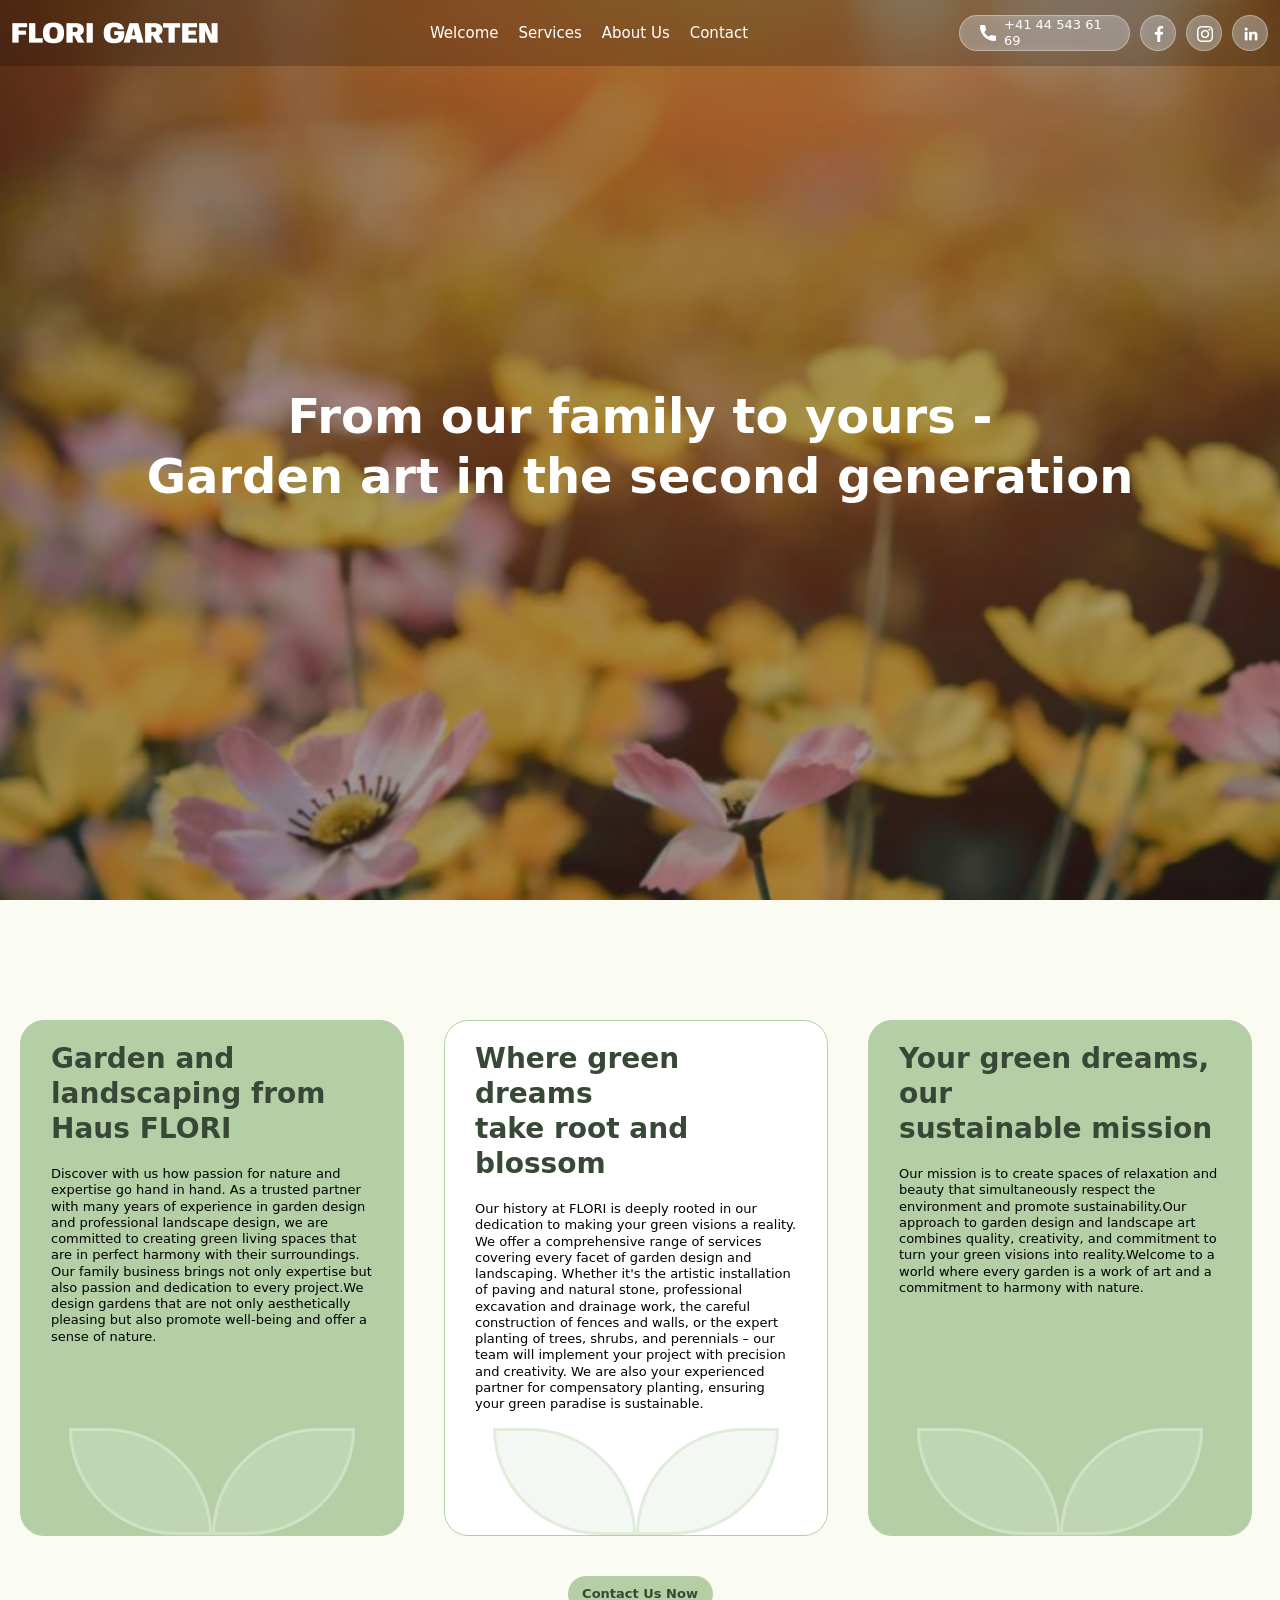
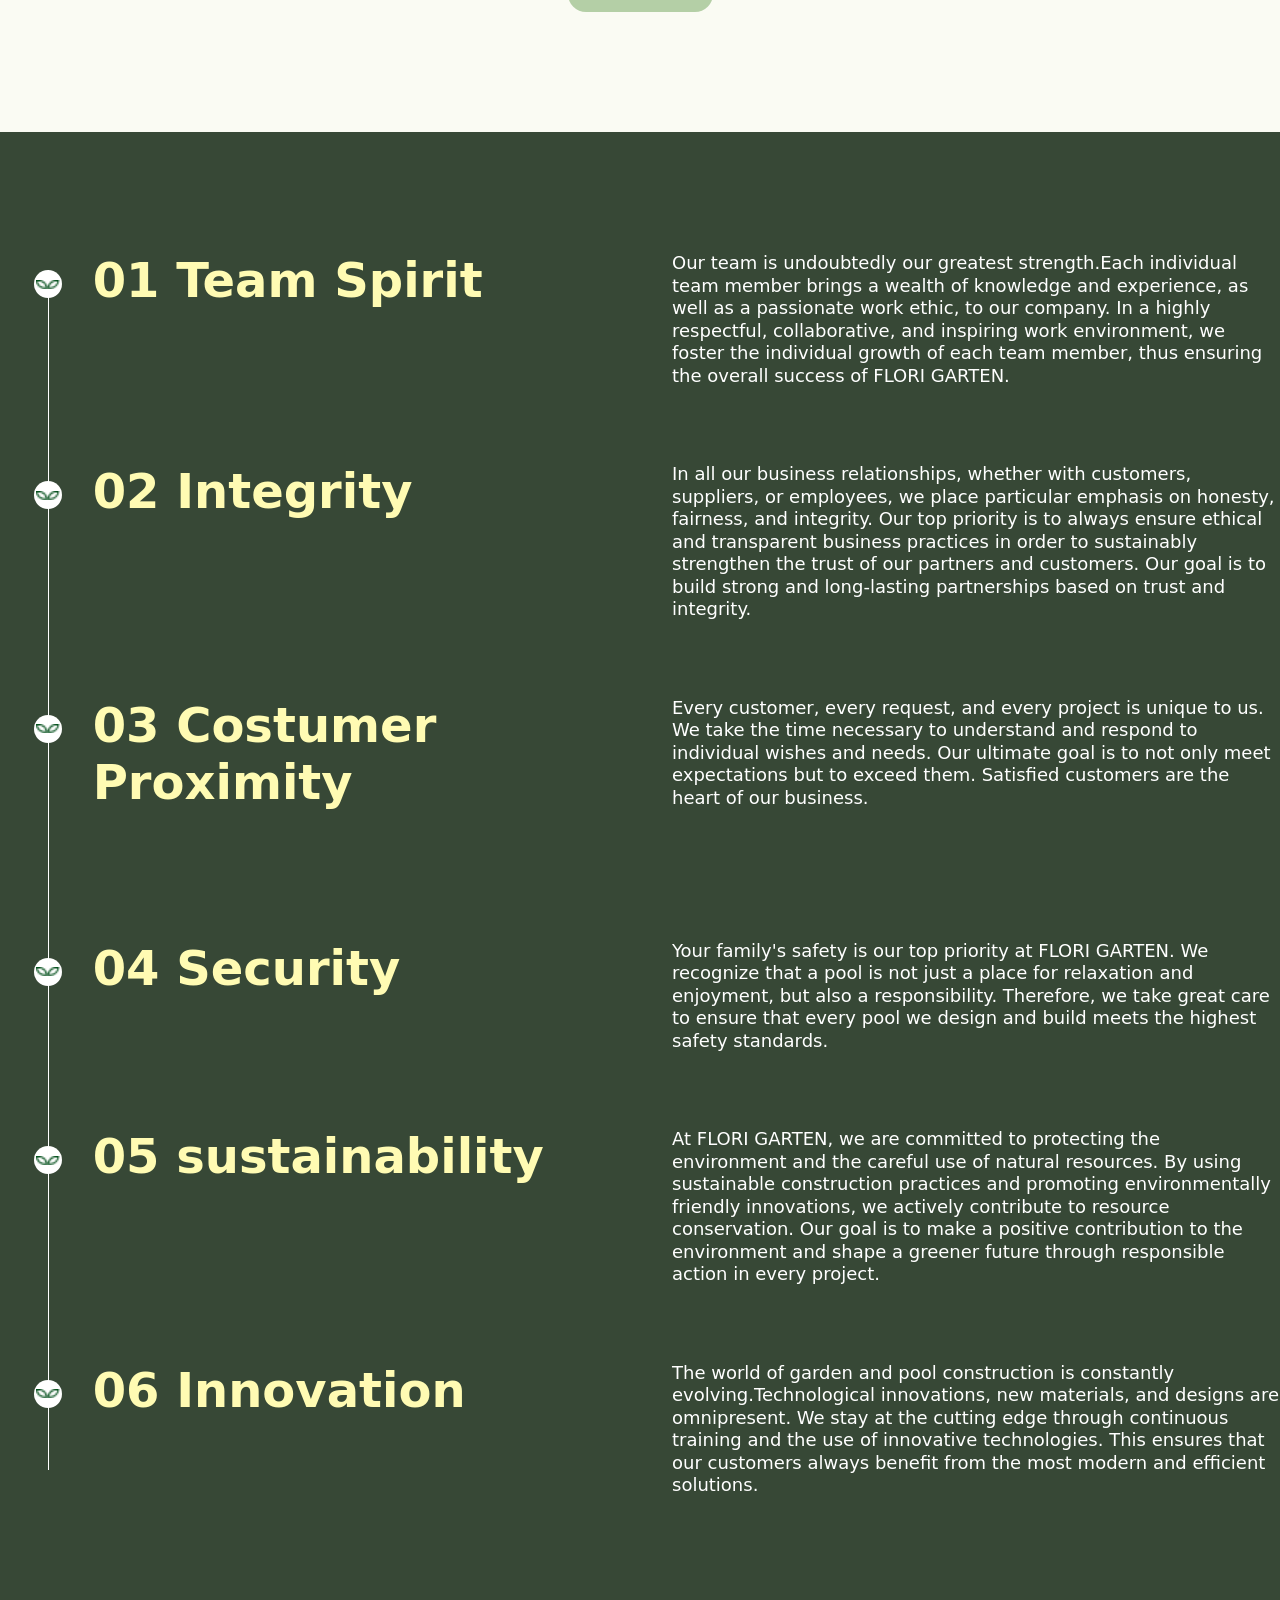
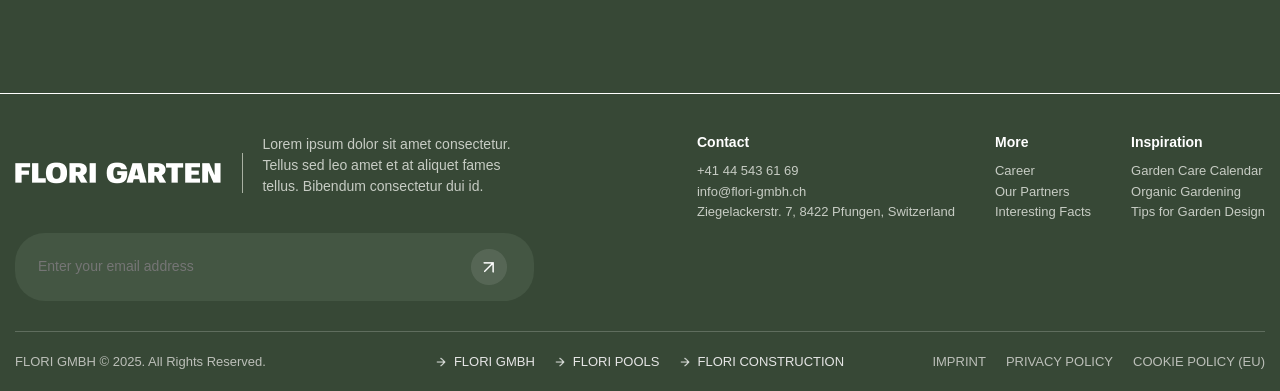
==== about.html @ c32c9d18 "Flori ERTI" ====
<!DOCTYPE html>
<html lang="en">
  <head>
    <meta charset="UTF-8" />
    <meta name="viewport" content="width=device-width, initial-scale=1.0" />
    <title>Flori Garten</title>
    <link
      href="https://cdn.jsdelivr.net/npm/bootstrap@5.0.2/dist/css/bootstrap.min.css"
      rel="stylesheet"
      integrity="sha384-EVSTQN3/azprG1Anm3QDgpJLIm9Nao0Yz1ztcQTwFspd3yD65VohhpuuCOmLASjC"
      crossorigin="anonymous"
    />
    <script
      src="https://cdn.jsdelivr.net/npm/@popperjs/core@2.9.2/dist/umd/popper.min.js"
      integrity="sha384-IQsoLXl5PILFhosVNubq5LC7Qb9DXgDA9i+tQ8Zj3iwWAwPtgFTxbJ8NT4GN1R8p"
      crossorigin="anonymous"
    ></script>
    <script
      src="https://cdn.jsdelivr.net/npm/bootstrap@5.0.2/dist/js/bootstrap.min.js"
      integrity="sha384-cVKIPhGWiC2Al4u+LWgxfKTRIcfu0JTxR+EQDz/bgldoEyl4H0zUF0QKbrJ0EcQF"
      crossorigin="anonymous"
    ></script>
    <link
      rel="stylesheet"
      href="https://cdnjs.cloudflare.com/ajax/libs/animate.css/4.1.1/animate.min.css"
    />
    <link rel="stylesheet" href="./styles/main.css" />
  </head>

  <body>
    <div id="wrapper">
      <div id="header">
        <div class="container">
          <img src="./images/logo.png" />
          <div class="nav">
            <ul>
              <li>
                <a href="index.html">Welcome</a>
              </li>
              <li>
                <a href="services.html">Services</a>
              </li>
              <li>
                <a href="about.html">About Us</a>
              </li>
              <li>
                <a href="contact.html">Contact</a>
              </li>
            </ul>
          </div>
          <div class="flexitems">
            <a href="tel:+41 44 543 61 69" class="number"
              ><img src="./images/call 1.png" />+41 44 543 61 69</a
            >
            <ul class="social">
              <li>
                <a href="#" target="_blank" class="so">
                  <img
                    src="./images/facebook.png"
                    alt="Facebook of Flori Bau"
                  />
                </a>
              </li>
              <li>
                <a href="#" target="_blank" class="so">
                  <img
                    src="./images/instagram (2) 1.png"
                    alt="Facebook of Flori Bau"
                  />
                </a>
              </li>
              <li>
                <a href="#" target="_blank" class="so">
                  <img
                    src="images/linkedin 1.png"
                    alt="Facebook of Flori Bau"
                  />
                </a>
              </li>
            </ul>
          </div>
          <div class="hamburger"><img src="images/hamburgeri.png" /></div>
        </div>
      </div>
      <div id="banner2">
        <h1>
          From our family to yours -<br />
          Garden art in the second generation
        </h1>
      </div>
      <div id="cont">
        <div class="container">
          <div class="row">
            <div class="box col-12 col-lg-4">
              <h1>Garden and landscaping from Haus FLORI</h1>
              <p>
                Discover with us how passion for nature and expertise go hand in
                hand. As a trusted partner with many years of experience in
                garden design and professional landscape design, we are
                committed to creating green living spaces that are in perfect
                harmony with their surroundings. Our family business brings not
                only expertise but also passion and dedication to every
                project.We design gardens that are not only aesthetically
                pleasing but also promote well-being and offer a sense of
                nature.
              </p>
              <img src="./images/Vectorb.png" />
            </div>
            <div class="box col-12 col-lg-4">
              <h1>
                Where green dreams<br />
                take root and blossom
              </h1>
              <p>
                Our history at FLORI is deeply rooted in our dedication to
                making your green visions a reality. We offer a comprehensive
                range of services covering every facet of garden design and
                landscaping. Whether it's the artistic installation of paving
                and natural stone, professional excavation and drainage work,
                the careful construction of fences and walls, or the expert
                planting of trees, shrubs, and perennials – our team will
                implement your project with precision and creativity. We are
                also your experienced partner for compensatory planting,
                ensuring your green paradise is sustainable.
              </p>
              <img src="./images/Vector1.png" />
            </div>
            <div class="box col-12 col-lg-4">
              <h1>Your green dreams, our <br />sustainable mission</h1>
              <p>
                Our mission is to create spaces of relaxation and beauty that
                simultaneously respect the environment and promote
                sustainability.Our approach to garden design and landscape art
                combines quality, creativity, and commitment to turn your green
                visions into reality.Welcome to a world where every garden is a
                work of art and a commitment to harmony with nature.
              </p>
              <img src="./images/Vectorb.png" />
            </div>
          </div>
          <div class="butoni">
            <a href="index.html">Contact Us Now</a>
          </div>
        </div>
      </div>

      <div id="about">
        <img src="./images/Line 10.png" class="vija" />

        <div class="si row">
          <div class="col-12 col-lg-6">
            <div class="row">
              <div class="col-1">
                <div class="rreth_icon">
                  <img src="./images/gjethegj.png" class="icon_img" />
                </div>
              </div>

              <div class="col-12 col-lg-11">
                <h1>01 Team Spirit</h1>
              </div>
            </div>
          </div>

          <div class="col-12 col-lg-6">
            <p>
              Our team is undoubtedly our greatest strength.Each individual team
              member brings a wealth of knowledge and experience, as well as a
              passionate work ethic, to our company. In a highly respectful,
              collaborative, and inspiring work environment, we foster the
              individual growth of each team member, thus ensuring the overall
              success of FLORI GARTEN.
            </p>
          </div>
        </div>
        <div class="si row">
          <div class="col-12 col-lg-6">
            <div class="row">
              <div class="col-1">
                <div class="rreth_icon">
                  <img src="./images/gjethegj.png" class="icon_img" />
                </div>
              </div>

              <div class="col-12 col-lg-11">
                <h1>02 Integrity</h1>
              </div>
            </div>
          </div>

          <div class="col-12 col-lg-6">
            <p>
              In all our business relationships, whether with customers,
              suppliers, or employees, we place particular emphasis on honesty,
              fairness, and integrity. Our top priority is to always ensure
              ethical and transparent business practices in order to sustainably
              strengthen the trust of our partners and customers. Our goal is to
              build strong and long-lasting partnerships based on trust and
              integrity.
            </p>
          </div>
        </div>
        <div class="si row">
          <div class="col-12 col-lg-6">
            <div class="row">
              <div class="col-1">
                <div class="rreth_icon">
                  <img src="./images/gjethegj.png" class="icon_img" />
                </div>
              </div>

              <div class="col-12 col-lg-11">
                <h1>03 Costumer Proximity</h1>
              </div>
            </div>
          </div>

          <div class="col-12 col-lg-6">
            <p>
              Every customer, every request, and every project is unique to us.
              We take the time necessary to understand and respond to individual
              wishes and needs. Our ultimate goal is to not only meet
              expectations but to exceed them. Satisfied customers are the heart
              of our business.
            </p>
          </div>
        </div>
        <div class="si row">
          <div class="col-12 col-lg-6">
            <div class="row">
              <div class="col-1">
                <div class="rreth_icon">
                  <img src="./images/gjethegj.png" class="icon_img" />
                </div>
              </div>

              <div class="col-12 col-lg-11">
                <h1>04 Security</h1>
              </div>
            </div>
          </div>

          <div class="col-12 col-lg-6">
            <p>
              Your family's safety is our top priority at FLORI GARTEN. We
              recognize that a pool is not just a place for relaxation and
              enjoyment, but also a responsibility. Therefore, we take great
              care to ensure that every pool we design and build meets the
              highest safety standards.
            </p>
          </div>
        </div>
        <div class="si row">
          <div class="col-12 col-lg-6">
            <div class="row">
              <div class="col-1">
                <div class="rreth_icon">
                  <img src="./images/gjethegj.png" class="icon_img" />
                </div>
              </div>

              <div class="col-12 col-lg-11">
                <h1>05 sustainability</h1>
              </div>
            </div>
          </div>

          <div class="col-12 col-lg-6">
            <p>
              At FLORI GARTEN, we are committed to protecting the environment
              and the careful use of natural resources. By using sustainable
              construction practices and promoting environmentally friendly
              innovations, we actively contribute to resource conservation. Our
              goal is to make a positive contribution to the environment and
              shape a greener future through responsible action in every
              project.
            </p>
          </div>
        </div>
        <div class="si row">
          <div class="col-12 col-lg-6">
            <div class="row">
              <div class="col-1">
                <div class="rreth_icon">
                  <img src="./images/gjethegj.png" class="icon_img" />
                </div>
              </div>

              <div class="col-12 col-lg-11">
                <h1>06 Innovation</h1>
              </div>
            </div>
          </div>

          <div class="col-12 col-lg-6">
            <p>
              The world of garden and pool construction is constantly
              evolving.Technological innovations, new materials, and designs are
              omnipresent. We stay at the cutting edge through continuous
              training and the use of innovative technologies. This ensures that
              our customers always benefit from the most modern and efficient
              solutions.
            </p>
          </div>
        </div>
      </div>

      <div id="footer">
        <div class="footer-top">
          <div class="footer-left">
            <div class="footer-brand">
              <img src="./images/logo.png" />
              <div class="divider"></div>
              <p>
                Lorem ipsum dolor sit amet consectetur. Tellus sed leo amet et
                at aliquet fames tellus. Bibendum consectetur dui id.
              </p>
            </div>
            <div class="subscribe">
              <input type="email" placeholder="Enter your email address" />
              <button><img src="./images/shigjeta.png" /></button>
            </div>
          </div>

          <div class="footer-columns">
            <div class="column">
              <h4>Contact</h4>
              <p>
                +41 44 543 61 69<br />info@flori-gmbh.ch<br />Ziegelackerstr. 7,
                8422 Pfungen, Switzerland
              </p>
            </div>
            <div class="column">
              <h4>More</h4>
              <p>Career<br />Our Partners<br />Interesting Facts</p>
            </div>
            <div class="column">
              <h4>Inspiration</h4>
              <p>
                Garden Care Calendar<br />Organic Gardening<br />Tips for Garden
                Design
              </p>
            </div>
          </div>
        </div>

        <div class="footer-divider"></div>

        <div class="footer-bottom">
          <div class="footer-copy">FLORI GMBH © 2025. All Rights Reserved.</div>

          <div class="footer-links">
            <a href="#"><img src="./images/arrow.png" /> FLORI GMBH</a>
            <a href="#"><img src="./images/arrow.png" /> FLORI POOLS</a>
            <a href="#"><img src="./images/arrow.png" /> FLORI CONSTRUCTION</a>
          </div>

          <div class="footer-legal">
            <a href="#">IMPRINT</a>
            <a href="#">PRIVACY POLICY</a>
            <a href="#">COOKIE POLICY (EU)</a>
          </div>
        </div>
      </div>
    </div>
  </body>
</html>
---- styles/main.css ----
#header {
  position: fixed;
  width: 100%;
  padding: 15px 0;
  background-color: rgba(0, 0, 0, 0.2);
  backdrop-filter: blur(10px);
  -webkit-backdrop-filter: blur(10px);
  color: white;
  z-index: 1000;
}

#header .nav a:hover {
  color: rgb(180, 219, 168);
}

.container {
  max-width: 1550px;
}

#header .container {
  display: flex;
  align-items: center;
  justify-content: space-between;
  margin: auto;
  gap: 30px;
}

#header .nav ul {
  display: flex;
  gap: 20px;
  list-style: none;
  margin: 0;
  padding: 0;
}

#header .nav li a {
  text-decoration: none;
  color: white;
  font-weight: 500;
  font-size: 15px;
  line-height: 125%;
}
#header .hamburger {
  display: none;
}
.flexitems {
  display: flex;
  align-items: center;
  gap: 10px;
}

.flexitems .number {
  font-size: 13px;
  line-height: 125%;
  font-weight: 500;
  color: white;
  text-decoration: none;
  display: flex;
  align-items: center;
  gap: 8px;
  width: 171px;
  height: 36px;
  border-radius: 30px;
  padding: 10px 20px;
  border: 1px solid rgba(255, 255, 255, 0.3);
  background-color: rgba(255, 255, 255, 0.35);
  backdrop-filter: blur(5px);
  -webkit-backdrop-filter: blur(5px);
}

.flexitems .social {
  display: flex;
  gap: 10px;
  list-style: none;
  margin: 0;
  padding: 0;
  align-items: center;
}

.flexitems .social .so {
  display: flex;
  text-decoration: none;
  width: 36px;
  height: 36px;
  padding: 10px;
  border-radius: 30px;
  border: 1px solid rgba(255, 255, 255, 0.3);
  background-color: rgba(255, 255, 255, 0.35);
  backdrop-filter: blur(5px);
  -webkit-backdrop-filter: blur(5px);
}
.flexitems .social .so img {
  width: 16px;
  height: 16px;
}

#banner {
  position: relative;
  height: 100vh;
  background: url(../images/bannerBg.png) no-repeat;
  background-size: cover;
  background-position: center;
  display: flex;
  justify-content: flex-start;
  align-items: flex-end;
  padding: 0 0 100px 0;
  color: white;
}

#banner h1 {
  font-size: 64px;
  font-weight: 700;
  line-height: 125%;
}
#banner p {
  font-size: 13px;
  font-weight: 400;
  line-height: 125%;
}
#banner .p1 {
  weight: 500;
  font-size: 13px;
  line-height: 125%;
  text-decoration: none;
  color: white;
  display: flex;
  align-items: center;
  justify-content: center;
  width: 144px;
  height: 36px;
  padding: 10px 20px 10px 20px;
  border-radius: 30px;
  border: 1px solid rgba(255, 255, 255, 0.3);
  background-color: rgba(255, 255, 255, 0.35);
  backdrop-filter: blur(5px);
  -webkit-backdrop-filter: blur(5px);
}
#banner .p1:hover {
  text-decoration: underline;
  background: unset;
  backdrop-filter: none;
  border: none;
}

#banner .p2:hover {
  text-decoration: underline;
  background: unset;
  backdrop-filter: none;
  border: none;
}

#banner li {
  margin-top: 40px;
}
#banner .load {
  margin-top: 50px;
}

#banner .p2 {
  weight: 500;
  font-size: 13px;
  line-height: 125%;
  text-decoration: none;
  color: white;
  display: flex;
  align-items: center;
  justify-content: center;
  width: 174px;
  height: 36px;
  border-radius: 30px;
  padding: 10px 20px 10px 20px;
  border-radius: 30px;
  border: 1px solid rgba(255, 255, 255, 0.3);
  background-color: rgba(255, 255, 255, 0.35);
  backdrop-filter: blur(5px);
  -webkit-backdrop-filter: blur(5px);
}

#banner .kuti {
  position: absolute;
  border-radius: 24px;
  width: 335px;
  height: 170px;
  border: 1px solid rgba(255, 255, 255, 0.3);
  background-color: rgba(255, 255, 255, 0.35);
  backdrop-filter: blur(5px);
  -webkit-backdrop-filter: blur(5px);
  bottom: 61px;
  right: 70px;
  display: flex;
  flex-direction: column;
  justify-content: flex-end;
  padding-bottom: 10px;
  padding-left: 20px;
}
.lok {
  position: absolute;
  top: 32px;
  left: 20px;
}

.shi {
  position: absolute;
  top: 0px;
  right: 0px;
}

#banner .kuti h1 {
  font-size: 17px;
  font-weight: 700;
  line-height: 125%;
}

#banner .kuti p {
  font-size: 13px;
  font-weight: 400;
  line-height: 125%;
}

#welcome {
  background-color: rgba(250, 251, 243, 1);
  padding-top: 120px;
  display: flex;
  justify-content: center;
  align-items: center;
  text-align: center;
  position: relative;
  color: rgba(55, 72, 54, 1);
}
.teksti {
  margin-top: 47px;
}
#welcome .teksti h1 {
  font-weight: 800;
  font-size: 28px;
  line-height: 125%;
}

#welcome .teksti p {
  font-size: 13px;
  font-weight: 300;
  line-height: 125%;
}
.teksti img {
  margin-top: 51px;
}

#welcome .img1 {
  position: absolute;
  top: 120px;
  left: 20px;
  width: 270px;
  height: 200px;
}

#welcome .img2 {
  position: absolute;
  top: 265px;
  left: 60px;
  width: 270px;
  height: 170px;
}

#welcome .img3 {
  position: absolute;
  top: 397px;
  left: 160px;
  width: 270px;
  height: 140px;
}

#welcome .img4 {
  position: absolute;
  top: 120px;
  right: 20px;
  width: 270px;
  height: 200px;
}

#welcome .img5 {
  position: absolute;
  top: 265px;
  right: 60px;
  width: 270px;
  height: 170px;
}

#welcome .img6 {
  position: absolute;
  top: 397px;
  right: 160px;
  width: 270px;
  height: 140px;
}

#wish {
  padding-top: 132px;
  background-color: rgba(250, 251, 243, 1);
}
#wish .tek {
  font-size: 38px;
  font-weight: 700;
  letter-spacing: -3%;
  line-height: 110%;
  color: rgba(55, 72, 54, 1);
}
#wish p {
  font-size: 13px;
  font-weight: 400;
  line-height: 125%;
  color: rgba(51, 51, 51, 1);
}

#wish .opt h1 {
  display: inline-block;
  padding: 10px 20px;
  gap: 10px;
  font-weight: 500;
  font-size: 13px;
  line-height: 125%;
  border: 1px solid rgba(55, 72, 54, 0.3);
  border-radius: 30px;
}
.content {
  padding-top: 80px;
  padding-bottom: 60px;
  background-color: rgba(250, 251, 243, 1);
}
.content .image {
  height: 418px;
  border-radius: 24px;
  overflow: hidden;
}

.image {
  display: flex;
  justify-content: center;
  align-items: center;
  text-align: center;
  flex-direction: column;
  background-color: rgba(55, 72, 54, 1);
  color: #fff;
}
.image.dyshi {
  background-color: rgba(72, 71, 54, 1);
}
.image.dyshi h1 {
  color: rgba(255, 251, 179, 1);
}

.content .imagee {
  margin-bottom: 30px;
  margin-top: 114px;
}
.content .row > div .image:last-child h5 {
  font-size: 18px;
  font-weight: 700;
  line-height: 125%;
  letter-spacing: -3%;
}
.content .row > div .image:last-child p {
  font-size: 13px;
  font-weight: 400;
  line-height: 125%;
}

.content h1 {
  margin-top: 61px;
  margin-bottom: 75px;
  color: rgba(175, 230, 146, 1);
  font-size: 15px;
  font-weight: 700;
  line-height: 125%;
  letter-spacing: -3%;
}

.hor {
  position: relative;
  background-color: rgba(180, 207, 166, 1);
  height: 400px;
  display: flex;
  justify-content: center;
  align-items: center;
  text-align: center;
  padding: 40px 20px;
}

.hor img {
  position: absolute;
  width: 80%;
  height: auto;
  padding-top: 40px;
  bottom: 0;
  left: 0;
  right: 0;
  margin: auto;
  z-index: 0;
}

.hor .te {
  position: relative;
  z-index: 1;
  color: rgba(55, 72, 54, 1);
}

.hor .te h1 {
  font-weight: 800;
  font-size: 28px;
  line-height: 125%;
  color: rgba(55, 72, 54, 1);
}
.hor .te p {
  color: rgba(55, 72, 54, 1);
  font-size: 13px;
  font-weight: 500;
  line-height: 125%;
  padding-bottom: 42px;
}

.hor a {
  border-radius: 30px;
  border: 1px solid white;
  padding: 10px 20px;
  background-color: rgba(180, 207, 166, 1);

  color: rgba(55, 72, 54, 1);
  text-decoration: none;
  font-size: 13px;
  font-weight: 600;
  line-height: 125%;
}
.hor:nth-child(odd) {
  background-color: rgba(196, 194, 163, 1);
}
.hor:nth-child(odd) a {
  background-color: rgba(196, 194, 163, 1);
}

#content:last-of-type .container .image:last-of-type h1 {
  color: rgba(255, 251, 179, 1);
}

#en {
  padding-top: 113px;
  background-color: rgba(250, 251, 243, 1);
  padding-bottom: 120px;
}
#en h1 {
  font-weight: 700;
  font-size: 36px;
  line-height: 125%;
  color: rgba(55, 72, 54, 1);
  padding-bottom: 30px;
}
#en .in h1 {
  font-weight: 600;
  font-size: 17px;
  line-height: 125%;
  color: rgba(55, 72, 54, 1);
}
#en .in {
  padding-left: 30px;
  padding-top: 30px;
}
#en .in h2 {
  font-weight: 400;
  font-size: 13px;
  line-height: 125%;
}
#en .in p {
  font-weight: 400;
  font-size: 13px;
  line-height: 125%;
  letter-spacing: 0%;
}

#fot {
  background-color: rgba(225, 237, 227, 1);
  padding: 82px 0;
}

.fotot {
  position: relative;
}

.fotot .puna {
  width: 100%;
  display: block;
}

.fotot h1 {
  position: absolute;
  color: white;
  font-weight: 700;
  font-size: 24px;
  line-height: 125%;
  left: 30px;
  bottom: 30px;
}
.shigjeta {
  border-radius: 30px;
  width: 36px;
  height: 36px;
  background-color: rgba(255, 255, 255, 0.35);
  top: 30px;
  right: 30px;
  position: absolute;
}
#fundi {
  background-color: rgba(55, 72, 54, 1);
  padding-top: 63px;
}

/*ABOUTTTTTTTTTTTT*/
#banner1 {
  height: 100vh;
  background: url(../images/pema.png) no-repeat center;
  background-size: cover;
  display: flex;
  justify-content: center;
  align-items: center;
  color: white;
}

#banner1 h1 {
  font-weight: 700;
  font-size: 48px;
  line-height: 125%;
}
#cont {
  padding: 120px 0px;
  background-color: rgba(250, 251, 243, 1);
}

#cont .box {
  position: relative;
  border-radius: 24px;
  border: 1px solid rgba(180, 207, 166, 1);
  display: flex;
  flex-direction: column;
  align-items: center;
  margin-left: 20px;
  margin-right: 20px;
  background-color: rgba(180, 207, 166, 1);
  margin-bottom: 40px;
  padding: 0px 30px;
  width: 30%;
}

#cont .row > .box:nth-child(2) {
  background-color: white;
}

#cont h1 {
  font-weight: 800;
  font-size: 28px;
  line-height: 125%;
  color: rgba(55, 72, 54, 1);
  margin: 20px 0px;
}

#cont p {
  font-weight: 500;
  font-size: 13px;
  line-height: 125%;
  color: rgb(0, 0, 0);
}

#cont img {
  margin-top: auto;
}
#cont a {
  display: inline-block;
  text-decoration: none;
  font-size: 13px;
  font-weight: 600;
  line-height: 36px;
  width: 145px;
  height: 36px;
  color: rgba(55, 72, 54, 1);
  background-color: rgba(180, 207, 166, 1);
  border-radius: 30px;
  text-align: center;
}
#cont .butoni {
  display: flex;
  justify-content: center;
}

#servi {
  background-color: rgba(250, 251, 243, 1);
  padding-top: 120px;
  padding-bottom: 60px;
  display: flex;
  justify-content: center;
}
#servi h1 {
  font-weight: 800;
  font-style: bold;
  font-size: 24px;
  line-height: 125%;
  letter-spacing: 0%;
  color: rgba(55, 72, 54, 1);
}
#servi p {
  font-weight: 400;
  font-size: 13px;
  line-height: 125%;
  letter-spacing: 0%;
  padding-bottom: 20px;
}
#servi .tit {
  font-weight: 700;
  font-size: 36px;
  color: rgba(55, 72, 54, 1);
  padding-bottom: 60px;
}

#servi .boxi img {
  padding-bottom: 20px;
}

#servi .gjeth {
  margin-right: auto;
}
.stafi {
  padding-left: 30px;
}
#sherbim {
  background-color: rgba(225, 237, 227, 1);
  padding: 60px 0;
}
#sherbim h1 {
  font-size: 36px;
  font-weight: 700;
  line-height: 125%;
  color: rgba(55, 72, 54, 1);
  padding-bottom: 23px;
}

#sherbim .kutia {
  display: flex;
  flex-direction: row;
  border: 1px solid rgba(55, 72, 54, 0.5);
  padding: 3px;
  align-items: center;
  margin-bottom: 13px;
  border-radius: 4px;
  width: 100%;
  height: 7%;
}

#sherbim .kutia h2 {
  font-size: 15px;
  line-height: 125%;
  font-weight: 500;
  padding-left: 5px;
  padding-top: 13px;
  padding-bottom: 13px;
}

#about {
  background-color: rgba(55, 72, 54, 1);
  padding-top: 120px;
  padding-left: 40px;
  padding-bottom: 120px;
  position: relative;
  margin-bottom: 1px;
}

.vija {
  position: absolute;
  left: 48px;
  height: 1200px;
  z-index: 0;
  margin-top: 18px;
}

.rreth_icon {
  width: 28px;
  height: 28px;
  background-color: white;
  border-radius: 50%;
  display: flex;
  align-items: center;
  justify-content: center;
  z-index: 2;
  position: absolute;
  margin-top: 18px;
  left: 48px;
  transform: translate(-50%, 0);
}

.icon_img {
  width: 24px;
  height: 24px;
  object-fit: contain;
}
#about .row {
  margin-bottom: 60px;
}
#about .row h1 {
  font-weight: 800;
  font-size: 48px;
  color: rgba(255, 251, 179, 1);
}
#about .row p {
  font-weight: 200;
  font-size: 18px;
  line-height: 125%;
  color: white;
}

#banner2 {
  height: 100vh;
  background: url(../images/lulet.png) no-repeat center;
  background-size: cover;

  display: flex;
  justify-content: center;
  align-items: center;

  color: white;
}
#banner2 h1 {
  font-size: 48px;
  font-weight: 700;
  font-style: bold;
  line-height: 125%;
  text-align: center;
}

#banner3 {
  height: 100vh;
  background: url(../images/lulet.png) no-repeat center;
  background-size: cover;

  display: flex;
  justify-content: center;
  align-items: center;

  color: white;
}
#banner3 h1 {
  font-size: 48px;
  font-weight: 700;
  font-style: bold;
  line-height: 125%;
  text-align: center;
}
#kont {
  padding-top: 120px;
  background-color: rgba(250, 251, 243, 1);
}
#kont iframe {
  border: 1px solid rgba(55, 72, 54, 0.3);
  border-radius: 24px;
}
#kont h1 {
  font-weight: 800;
  font-size: 27px;
  line-height: 125%;
  letter-spacing: 0%;
  color: rgba(55, 72, 54, 1);
  padding-bottom: 20px;
}
#kont .par {
  font-weight: 500;
  font-size: 13px;
  line-height: 125%;
  padding-bottom: 60px;
}
#kont .info p {
  font-weight: 400;
  font-size: 13px;
  line-height: 125%;
  letter-spacing: 0%;
}
#kont .inp input {
  background-color: rgba(250, 251, 243, 1);
  border: 1px solid rgba(55, 72, 54, 0.1);
  border-radius: 12px;
  height: 45px;
  padding: 15px;
  width: 49%;
}
#kont .inp textarea {
  background-color: rgba(250, 251, 243, 1);
  border: 1px solid rgba(55, 72, 54, 0.1);
  border-radius: 12px;
  height: 173px;
  margin-top: 15px;
}

#kont .email {
  margin-left: auto;
}
#kont .butoni {
  height: 45px;
  color: rgba(255, 255, 255, 1);
  background-color: rgba(55, 72, 54, 1);
  border-radius: 12px;
  margin-top: 15px;
}
.info {
  display: flex;
  justify-content: space-between;
  align-items: flex-start;
  flex-direction: row;
  gap: 25px;
  flex-wrap: wrap;
}

.fak {
  display: flex;
  flex-direction: column;
}

#kont .info h2 {
  font-weight: 600;
  font-size: 17px;
  line-height: 125%;
  letter-spacing: 0%;
}

.inp {
  padding-top: 120px;
}
#kont .inp h1 {
  font-size: 27px;
  font-weight: 800;
  line-height: 125%;
}

#footer {
  background-color: rgba(55, 72, 54, 1);
  padding: 40px 15px 20px;
  color: white;
  font-family: sans-serif;
}

.footer-top {
  display: flex;
  justify-content: space-between;
  align-items: flex-start;
  gap: 40px;
  flex-wrap: wrap;
}

.footer-left {
  display: flex;
  flex-direction: column;
  align-items: flex-start;
  flex: 1.5;
  min-width: 250px;
}

.footer-columns {
  display: flex;
  gap: 40px;
  flex: 2;
  justify-content: flex-end;
  flex-wrap: wrap;
  min-width: 400px;
}

.footer-brand {
  display: flex;
  align-items: center;
  gap: 20px;
}

.footer-brand p {
  color: #c7ccc4;
  max-width: 400px;
  font-size: 14px;
}

.footer-brand .divider {
  width: 1px;
  height: 40px;
  background-color: #a9b1a3;
}

.subscribe {
  margin-top: 20px;
  background: #445643;
  padding: 10px 15px;
  border-radius: 30px;
  display: flex;
  width: 100%;
  height: 13%;
}

.subscribe input {
  border: none;
  background: transparent;
  padding: 8px;
  flex: 1;
  outline: none;
  font-size: 14px;
  color: white;
}

.subscribe button {
  border: none;
  background: transparent;
  padding: 6px 12px;
  cursor: pointer;
}

.column h4 {
  font-size: 14px;
  font-weight: bold;
  margin-bottom: 10px;
  color: white;
}

.column p {
  font-size: 13px;
  line-height: 1.6;
  color: #c7ccc4;
}

.footer-divider {
  border-top: 1px solid rgba(255, 255, 255, 0.2);
  margin: 30px 0 20px;
  width: 100%;
}

.footer-bottom {
  display: flex;
  justify-content: space-between;
  align-items: center;
  flex-wrap: wrap;
  font-size: 13px;
  color: #bcbfb9;
}

.footer-copy {
  flex: 1;
  min-width: 180px;
}

.footer-links {
  flex: 1;
  display: flex;
  justify-content: center;
  gap: 20px;
  flex-wrap: wrap;
}

.footer-links a {
  display: flex;
  align-items: center;
  gap: 8px;
  color: #e5e5e5;
  text-decoration: none;
  font-weight: 500;
  font-size: 13px;
}

.footer-links img {
  width: 10px;
  height: 10px;
}

.footer-legal {
  flex: 1;
  display: flex;
  justify-content: flex-end;
  gap: 20px;
  flex-wrap: wrap;
}

.footer-legal a {
  color: #bcbfb9;
  text-decoration: none;
  font-size: 13px;
}

@media (max-width: 600px) {
  #header .hamburger {
    display: block;
    width: 50px;
    height: 50px;
  }
  #header .flexitems {
    display: none;
  }
  #header .nav {
    display: none;
  }
  #banner .kuti {
    display: none;
  }

  #banner h1 {
    font-size: 50px;
  }
  #banner img {
    display: none;
  }
  #welcome {
    padding-top: 20px;
    display: flex;
    flex-direction: column;
  }
  #welcome .teksti {
    width: 100%;
  }

  #welcome .img1,
  .img2,
  .img3,
  .img4,
  .img5,
  .img6 {
    display: none;
  }

  .image {
    margin-bottom: 27px;
    margin-left: 20px;
    margin-right: 20px;
  }

  #wish {
    padding-top: 150px;
  }
  #wish p {
    padding-top: 20px;
  }
  .hor .te p {
    padding-bottom: 10px;
  }
  .hor {
    height: 450px;
  }
  .hor:nth-child(odd) {
    height: 475px;
  }
  .si {
    text-align: center;
  }

  #about h1 {
    font-size: 45px;
  }
  #about {
    padding: 60px 20px;
  }
  #en .pal {
    display: none;
  }
  #fot {
    display: flex;
    justify-content: center;
    padding: 35px 0px;
  }
  #fot .fotot {
    width: 75%;
    margin-left: 12%;
    padding-top: 20px;
  }
  #fot .fotot .shigjeta {
    margin-top: 10px;
    margin-left: auto;
  }
  .column {
    width: 100%;
    padding-top: 20px;
    text-align: center;
  }
  #banner1 h1 {
    font-size: 50px;
  }
  #cont {
    display: flex;
    flex-direction: column;
  }
  #cont .box {
    width: 85%;
    margin: auto;
    margin-bottom: 35px;
  }
  #servi .stafi {
    padding-left: 0;
    width: 95%;
    margin: 3%;
  }
  #sherbim .imgi {
    width: 95%;
    margin: 3%;
  }
  #sherbim .kutia {
    height: auto;
  }
  .inp {
    margin: 5px 10px;
  }
  .vija {
    display: none;
  }
  .rreth_icon {
    display: none;
  }
  #kont iframe {
    height: 300px;
    margin: 15px;
  }
  #kont p {
    text-align: center;
  }
  #kont .fak {
    width: 100%;
    text-align: center;
  }

  .inp h1 {
    text-align: center;
  }
  #kont {
    padding-top: 60px;
  }
}
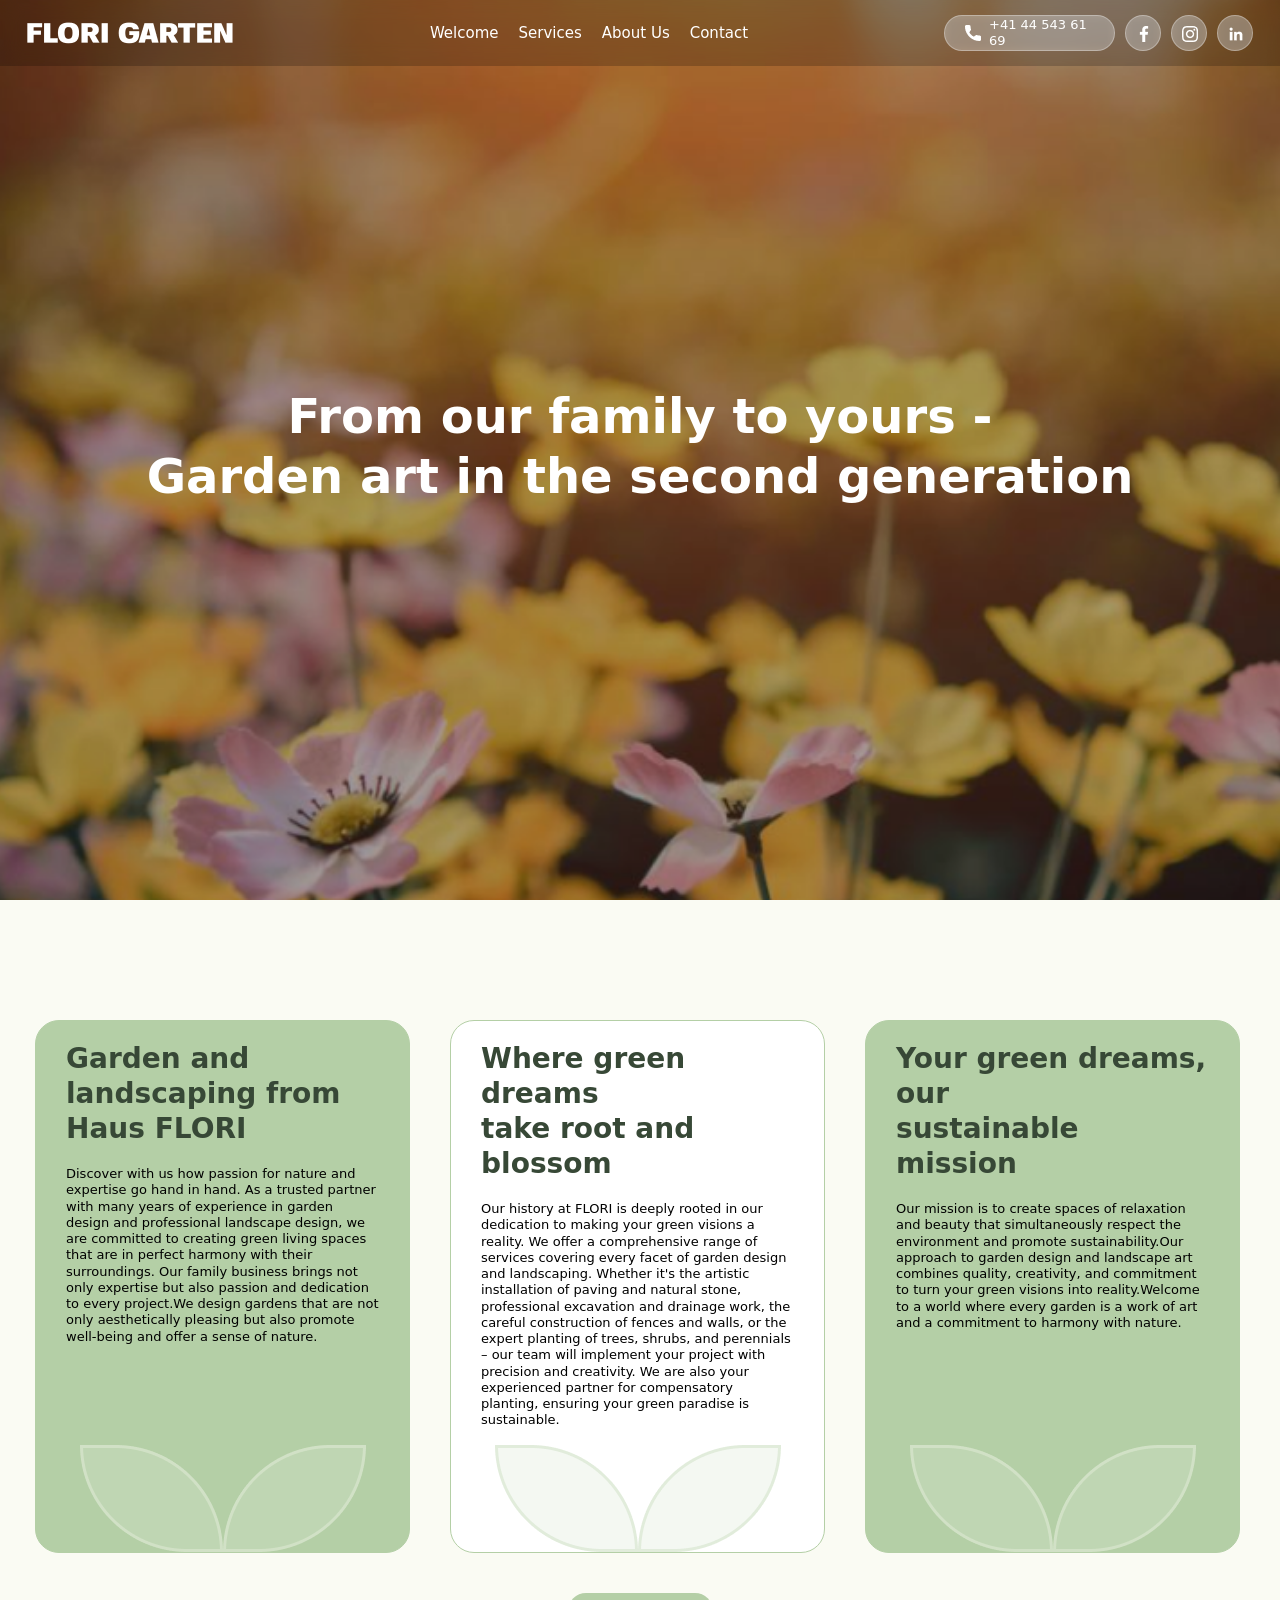
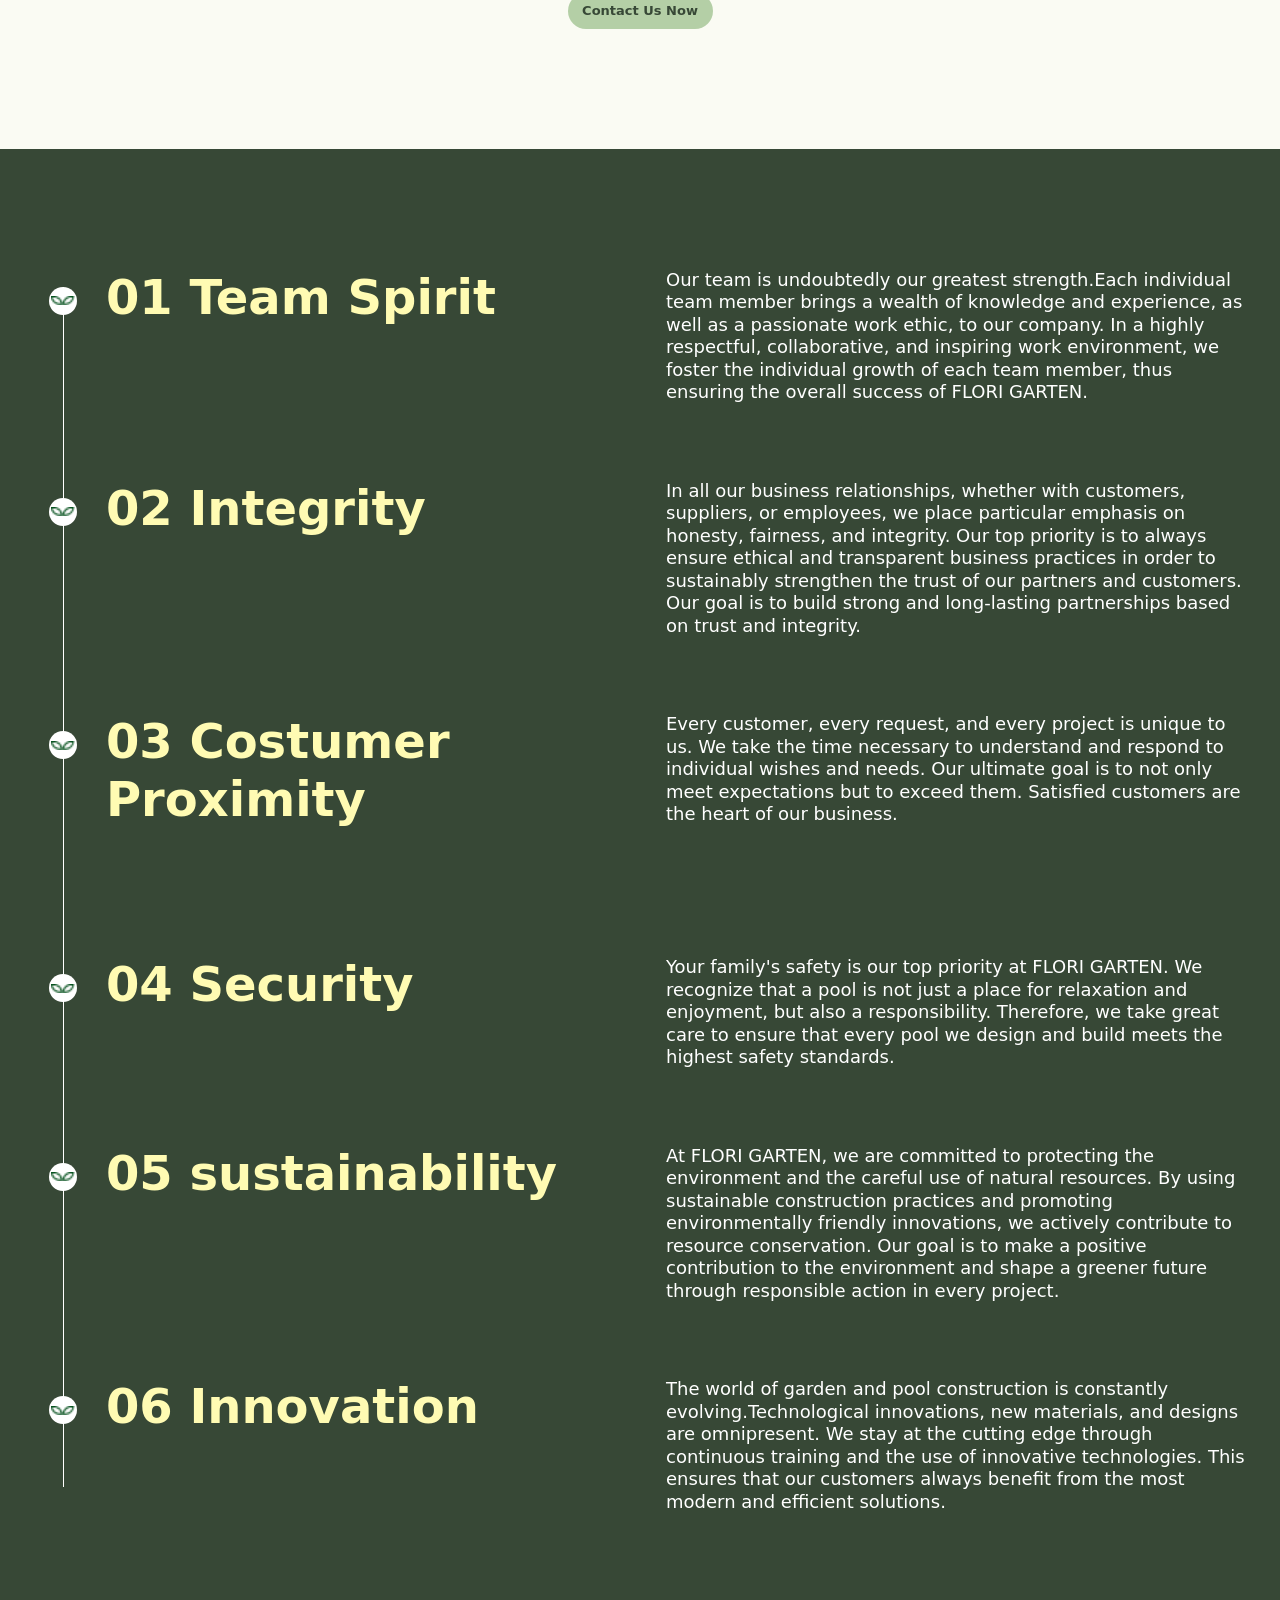
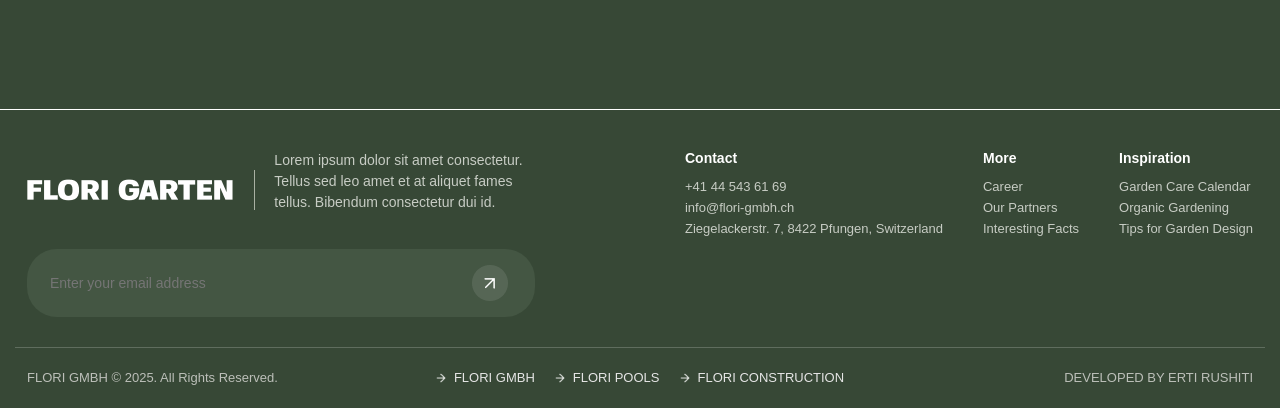
==== commit 7e576f05: "FUNDIKREJT" ====
--- a/about.html
+++ b/about.html
@@ -1,4 +1,4 @@
-<!DOCTYPE html>
+<!doctype html>
 <html lang="en">
   <head>
     <meta charset="UTF-8" />
@@ -145,201 +145,205 @@
       </div>
 
       <div id="about">
-        <img src="./images/Line 10.png" class="vija" />
-
-        <div class="si row">
-          <div class="col-12 col-lg-6">
-            <div class="row">
-              <div class="col-1">
-                <div class="rreth_icon">
-                  <img src="./images/gjethegj.png" class="icon_img" />
-                </div>
-              </div>
-
-              <div class="col-12 col-lg-11">
-                <h1>01 Team Spirit</h1>
-              </div>
-            </div>
-          </div>
-
-          <div class="col-12 col-lg-6">
-            <p>
-              Our team is undoubtedly our greatest strength.Each individual team
-              member brings a wealth of knowledge and experience, as well as a
-              passionate work ethic, to our company. In a highly respectful,
-              collaborative, and inspiring work environment, we foster the
-              individual growth of each team member, thus ensuring the overall
-              success of FLORI GARTEN.
-            </p>
-          </div>
-        </div>
-        <div class="si row">
-          <div class="col-12 col-lg-6">
-            <div class="row">
-              <div class="col-1">
-                <div class="rreth_icon">
-                  <img src="./images/gjethegj.png" class="icon_img" />
-                </div>
-              </div>
-
-              <div class="col-12 col-lg-11">
-                <h1>02 Integrity</h1>
-              </div>
-            </div>
-          </div>
-
-          <div class="col-12 col-lg-6">
-            <p>
-              In all our business relationships, whether with customers,
-              suppliers, or employees, we place particular emphasis on honesty,
-              fairness, and integrity. Our top priority is to always ensure
-              ethical and transparent business practices in order to sustainably
-              strengthen the trust of our partners and customers. Our goal is to
-              build strong and long-lasting partnerships based on trust and
-              integrity.
-            </p>
-          </div>
-        </div>
-        <div class="si row">
-          <div class="col-12 col-lg-6">
-            <div class="row">
-              <div class="col-1">
-                <div class="rreth_icon">
-                  <img src="./images/gjethegj.png" class="icon_img" />
-                </div>
-              </div>
-
-              <div class="col-12 col-lg-11">
-                <h1>03 Costumer Proximity</h1>
-              </div>
-            </div>
-          </div>
-
-          <div class="col-12 col-lg-6">
-            <p>
-              Every customer, every request, and every project is unique to us.
-              We take the time necessary to understand and respond to individual
-              wishes and needs. Our ultimate goal is to not only meet
-              expectations but to exceed them. Satisfied customers are the heart
-              of our business.
-            </p>
-          </div>
-        </div>
-        <div class="si row">
-          <div class="col-12 col-lg-6">
-            <div class="row">
-              <div class="col-1">
-                <div class="rreth_icon">
-                  <img src="./images/gjethegj.png" class="icon_img" />
-                </div>
-              </div>
-
-              <div class="col-12 col-lg-11">
-                <h1>04 Security</h1>
-              </div>
-            </div>
-          </div>
-
-          <div class="col-12 col-lg-6">
-            <p>
-              Your family's safety is our top priority at FLORI GARTEN. We
-              recognize that a pool is not just a place for relaxation and
-              enjoyment, but also a responsibility. Therefore, we take great
-              care to ensure that every pool we design and build meets the
-              highest safety standards.
-            </p>
-          </div>
-        </div>
-        <div class="si row">
-          <div class="col-12 col-lg-6">
-            <div class="row">
-              <div class="col-1">
-                <div class="rreth_icon">
-                  <img src="./images/gjethegj.png" class="icon_img" />
-                </div>
-              </div>
-
-              <div class="col-12 col-lg-11">
-                <h1>05 sustainability</h1>
-              </div>
-            </div>
-          </div>
-
-          <div class="col-12 col-lg-6">
-            <p>
-              At FLORI GARTEN, we are committed to protecting the environment
-              and the careful use of natural resources. By using sustainable
-              construction practices and promoting environmentally friendly
-              innovations, we actively contribute to resource conservation. Our
-              goal is to make a positive contribution to the environment and
-              shape a greener future through responsible action in every
-              project.
-            </p>
-          </div>
-        </div>
-        <div class="si row">
-          <div class="col-12 col-lg-6">
-            <div class="row">
-              <div class="col-1">
-                <div class="rreth_icon">
-                  <img src="./images/gjethegj.png" class="icon_img" />
-                </div>
-              </div>
-
-              <div class="col-12 col-lg-11">
-                <h1>06 Innovation</h1>
-              </div>
-            </div>
-          </div>
-
-          <div class="col-12 col-lg-6">
-            <p>
-              The world of garden and pool construction is constantly
-              evolving.Technological innovations, new materials, and designs are
-              omnipresent. We stay at the cutting edge through continuous
-              training and the use of innovative technologies. This ensures that
-              our customers always benefit from the most modern and efficient
-              solutions.
-            </p>
+        <div class="container">
+          <img src="./images/Line 10.png" class="vija" />
+
+          <div class="si row">
+            <div class="col-12 col-lg-6">
+              <div class="row">
+                <div class="col-1">
+                  <div class="rreth_icon">
+                    <img src="./images/gjethegj.png" class="icon_img" />
+                  </div>
+                </div>
+
+                <div class="col-12 col-lg-11">
+                  <h1>01 Team Spirit</h1>
+                </div>
+              </div>
+            </div>
+
+            <div class="col-12 col-lg-6">
+              <p>
+                Our team is undoubtedly our greatest strength.Each individual
+                team member brings a wealth of knowledge and experience, as well
+                as a passionate work ethic, to our company. In a highly
+                respectful, collaborative, and inspiring work environment, we
+                foster the individual growth of each team member, thus ensuring
+                the overall success of FLORI GARTEN.
+              </p>
+            </div>
+          </div>
+          <div class="si row">
+            <div class="col-12 col-lg-6">
+              <div class="row">
+                <div class="col-1">
+                  <div class="rreth_icon">
+                    <img src="./images/gjethegj.png" class="icon_img" />
+                  </div>
+                </div>
+
+                <div class="col-12 col-lg-11">
+                  <h1>02 Integrity</h1>
+                </div>
+              </div>
+            </div>
+
+            <div class="col-12 col-lg-6">
+              <p>
+                In all our business relationships, whether with customers,
+                suppliers, or employees, we place particular emphasis on
+                honesty, fairness, and integrity. Our top priority is to always
+                ensure ethical and transparent business practices in order to
+                sustainably strengthen the trust of our partners and customers.
+                Our goal is to build strong and long-lasting partnerships based
+                on trust and integrity.
+              </p>
+            </div>
+          </div>
+          <div class="si row">
+            <div class="col-12 col-lg-6">
+              <div class="row">
+                <div class="col-1">
+                  <div class="rreth_icon">
+                    <img src="./images/gjethegj.png" class="icon_img" />
+                  </div>
+                </div>
+
+                <div class="col-12 col-lg-11">
+                  <h1>03 Costumer Proximity</h1>
+                </div>
+              </div>
+            </div>
+
+            <div class="col-12 col-lg-6">
+              <p>
+                Every customer, every request, and every project is unique to
+                us. We take the time necessary to understand and respond to
+                individual wishes and needs. Our ultimate goal is to not only
+                meet expectations but to exceed them. Satisfied customers are
+                the heart of our business.
+              </p>
+            </div>
+          </div>
+          <div class="si row">
+            <div class="col-12 col-lg-6">
+              <div class="row">
+                <div class="col-1">
+                  <div class="rreth_icon">
+                    <img src="./images/gjethegj.png" class="icon_img" />
+                  </div>
+                </div>
+
+                <div class="col-12 col-lg-11">
+                  <h1>04 Security</h1>
+                </div>
+              </div>
+            </div>
+
+            <div class="col-12 col-lg-6">
+              <p>
+                Your family's safety is our top priority at FLORI GARTEN. We
+                recognize that a pool is not just a place for relaxation and
+                enjoyment, but also a responsibility. Therefore, we take great
+                care to ensure that every pool we design and build meets the
+                highest safety standards.
+              </p>
+            </div>
+          </div>
+          <div class="si row">
+            <div class="col-12 col-lg-6">
+              <div class="row">
+                <div class="col-1">
+                  <div class="rreth_icon">
+                    <img src="./images/gjethegj.png" class="icon_img" />
+                  </div>
+                </div>
+
+                <div class="col-12 col-lg-11">
+                  <h1>05 sustainability</h1>
+                </div>
+              </div>
+            </div>
+
+            <div class="col-12 col-lg-6">
+              <p>
+                At FLORI GARTEN, we are committed to protecting the environment
+                and the careful use of natural resources. By using sustainable
+                construction practices and promoting environmentally friendly
+                innovations, we actively contribute to resource conservation.
+                Our goal is to make a positive contribution to the environment
+                and shape a greener future through responsible action in every
+                project.
+              </p>
+            </div>
+          </div>
+          <div class="si row">
+            <div class="col-12 col-lg-6">
+              <div class="row">
+                <div class="col-1">
+                  <div class="rreth_icon">
+                    <img src="./images/gjethegj.png" class="icon_img" />
+                  </div>
+                </div>
+
+                <div class="col-12 col-lg-11">
+                  <h1>06 Innovation</h1>
+                </div>
+              </div>
+            </div>
+
+            <div class="col-12 col-lg-6">
+              <p>
+                The world of garden and pool construction is constantly
+                evolving.Technological innovations, new materials, and designs
+                are omnipresent. We stay at the cutting edge through continuous
+                training and the use of innovative technologies. This ensures
+                that our customers always benefit from the most modern and
+                efficient solutions.
+              </p>
+            </div>
           </div>
         </div>
       </div>
 
       <div id="footer">
         <div class="footer-top">
-          <div class="footer-left">
-            <div class="footer-brand">
-              <img src="./images/logo.png" />
-              <div class="divider"></div>
-              <p>
-                Lorem ipsum dolor sit amet consectetur. Tellus sed leo amet et
-                at aliquet fames tellus. Bibendum consectetur dui id.
-              </p>
-            </div>
-            <div class="subscribe">
-              <input type="email" placeholder="Enter your email address" />
-              <button><img src="./images/shigjeta.png" /></button>
-            </div>
-          </div>
-
-          <div class="footer-columns">
-            <div class="column">
-              <h4>Contact</h4>
-              <p>
-                +41 44 543 61 69<br />info@flori-gmbh.ch<br />Ziegelackerstr. 7,
-                8422 Pfungen, Switzerland
-              </p>
-            </div>
-            <div class="column">
-              <h4>More</h4>
-              <p>Career<br />Our Partners<br />Interesting Facts</p>
-            </div>
-            <div class="column">
-              <h4>Inspiration</h4>
-              <p>
-                Garden Care Calendar<br />Organic Gardening<br />Tips for Garden
-                Design
-              </p>
+          <div class="container">
+            <div class="footer-left">
+              <div class="footer-brand">
+                <img src="./images/logo.png" />
+                <div class="divider"></div>
+                <p>
+                  Lorem ipsum dolor sit amet consectetur. Tellus sed leo amet et
+                  at aliquet fames tellus. Bibendum consectetur dui id.
+                </p>
+              </div>
+              <div class="subscribe">
+                <input type="email" placeholder="Enter your email address" />
+                <button><img src="./images/shigjeta.png" /></button>
+              </div>
+            </div>
+
+            <div class="footer-columns">
+              <div class="column">
+                <h4>Contact</h4>
+                <p>
+                  +41 44 543 61 69<br />info@flori-gmbh.ch<br />Ziegelackerstr.
+                  7, 8422 Pfungen, Switzerland
+                </p>
+              </div>
+              <div class="column">
+                <h4>More</h4>
+                <p>Career<br />Our Partners<br />Interesting Facts</p>
+              </div>
+              <div class="column">
+                <h4>Inspiration</h4>
+                <p>
+                  Garden Care Calendar<br />Organic Gardening<br />Tips for
+                  Garden Design
+                </p>
+              </div>
             </div>
           </div>
         </div>
@@ -347,18 +351,22 @@
         <div class="footer-divider"></div>
 
         <div class="footer-bottom">
-          <div class="footer-copy">FLORI GMBH © 2025. All Rights Reserved.</div>
-
-          <div class="footer-links">
-            <a href="#"><img src="./images/arrow.png" /> FLORI GMBH</a>
-            <a href="#"><img src="./images/arrow.png" /> FLORI POOLS</a>
-            <a href="#"><img src="./images/arrow.png" /> FLORI CONSTRUCTION</a>
-          </div>
-
-          <div class="footer-legal">
-            <a href="#">IMPRINT</a>
-            <a href="#">PRIVACY POLICY</a>
-            <a href="#">COOKIE POLICY (EU)</a>
+          <div class="container">
+            <div class="footer-copy">
+              FLORI GMBH © 2025. All Rights Reserved.
+            </div>
+
+            <div class="footer-links">
+              <a href="#"><img src="./images/arrow.png" /> FLORI GMBH</a>
+              <a href="#"><img src="./images/arrow.png" /> FLORI POOLS</a>
+              <a href="#"
+                ><img src="./images/arrow.png" /> FLORI CONSTRUCTION</a
+              >
+            </div>
+
+            <div class="footer-legal">
+              <a href="#">DEVELOPED BY ERTI RUSHITI</a>
+            </div>
           </div>
         </div>
       </div>
--- a/styles/main.css
+++ b/styles/main.css
@@ -14,7 +14,7 @@
 }
 
 .container {
-  max-width: 1550px;
+  max-width: 1250px;
 }
 
 #header .container {
@@ -219,6 +219,8 @@
 
 #welcome {
   background-color: rgba(250, 251, 243, 1);
+}
+#welcome .container {
   padding-top: 120px;
   display: flex;
   justify-content: center;
@@ -661,13 +663,14 @@
 
 #about {
   background-color: rgba(55, 72, 54, 1);
+}
+#about .container {
   padding-top: 120px;
   padding-left: 40px;
   padding-bottom: 120px;
   position: relative;
   margin-bottom: 1px;
 }
-
 .vija {
   position: absolute;
   left: 48px;
@@ -839,7 +842,7 @@
   font-family: sans-serif;
 }
 
-.footer-top {
+.footer-top .container {
   display: flex;
   justify-content: space-between;
   align-items: flex-start;
@@ -928,7 +931,7 @@
   width: 100%;
 }
 
-.footer-bottom {
+.footer-bottom .container {
   display: flex;
   justify-content: space-between;
   align-items: center;
@@ -946,18 +949,21 @@
   flex: 1;
   display: flex;
   justify-content: center;
+  flex-direction: row;
+  flex-wrap: wrap;
   gap: 20px;
-  flex-wrap: wrap;
 }
 
 .footer-links a {
   display: flex;
   align-items: center;
+  flex-direction: row;
   gap: 8px;
   color: #e5e5e5;
   text-decoration: none;
   font-weight: 500;
   font-size: 13px;
+  flex-wrap: wrap;
 }
 
 .footer-links img {
@@ -1124,3 +1130,9 @@
     padding-top: 60px;
   }
 }
+@media (min-width: 1400px) {
+  .hor img {
+    height: 100%;
+    width: 50%;
+  }
+}
